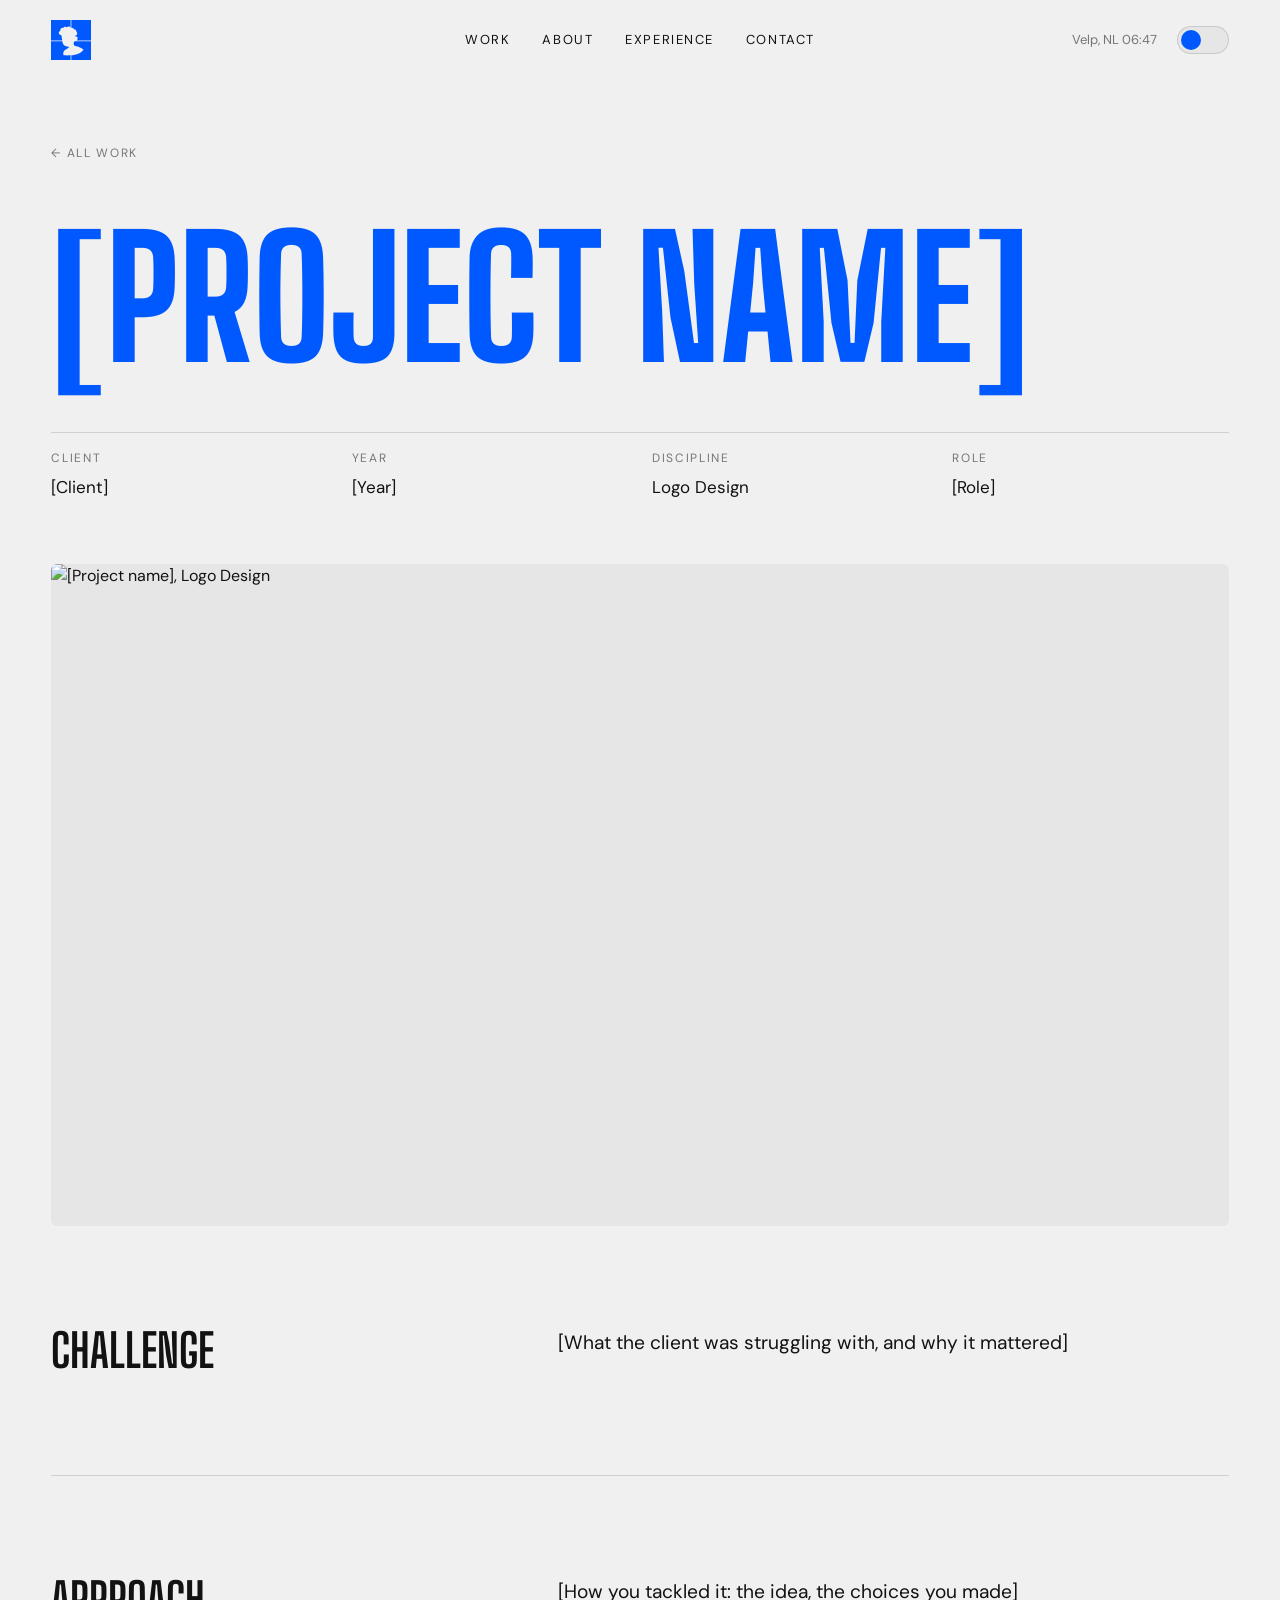
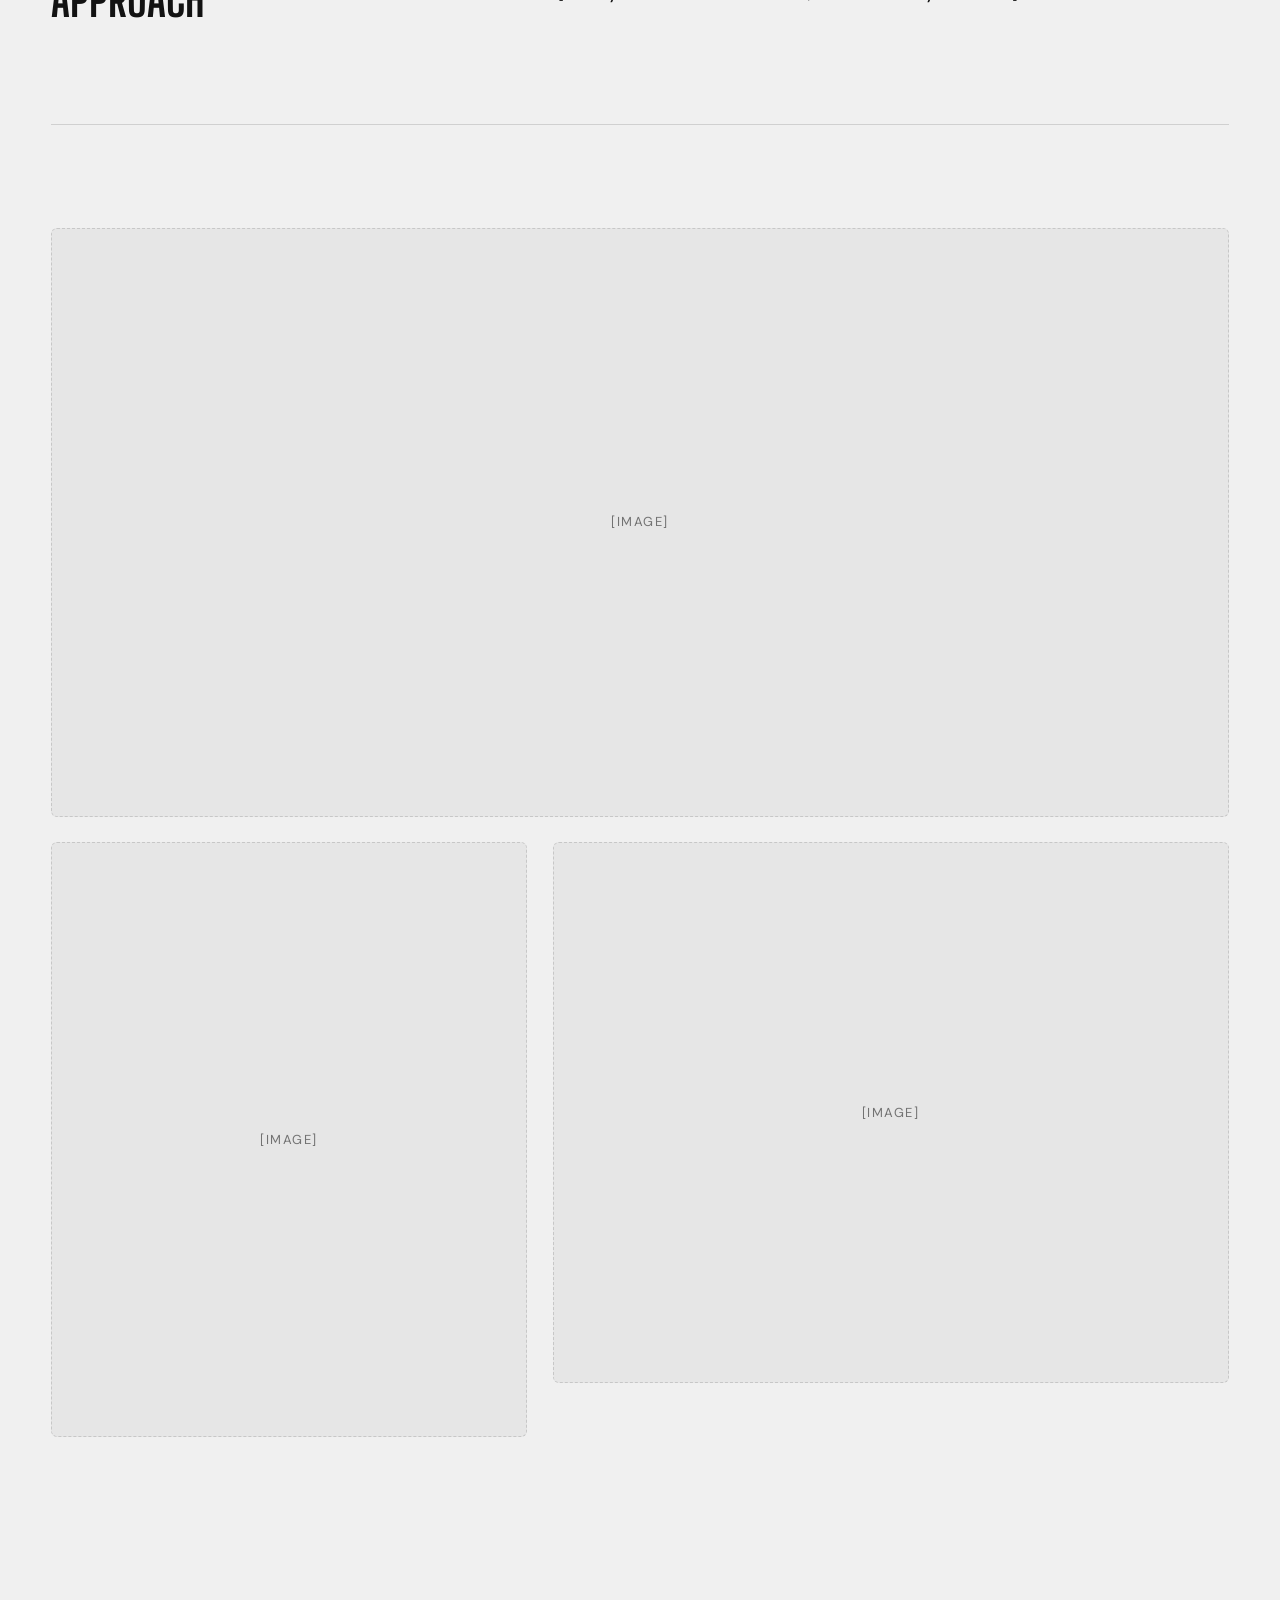
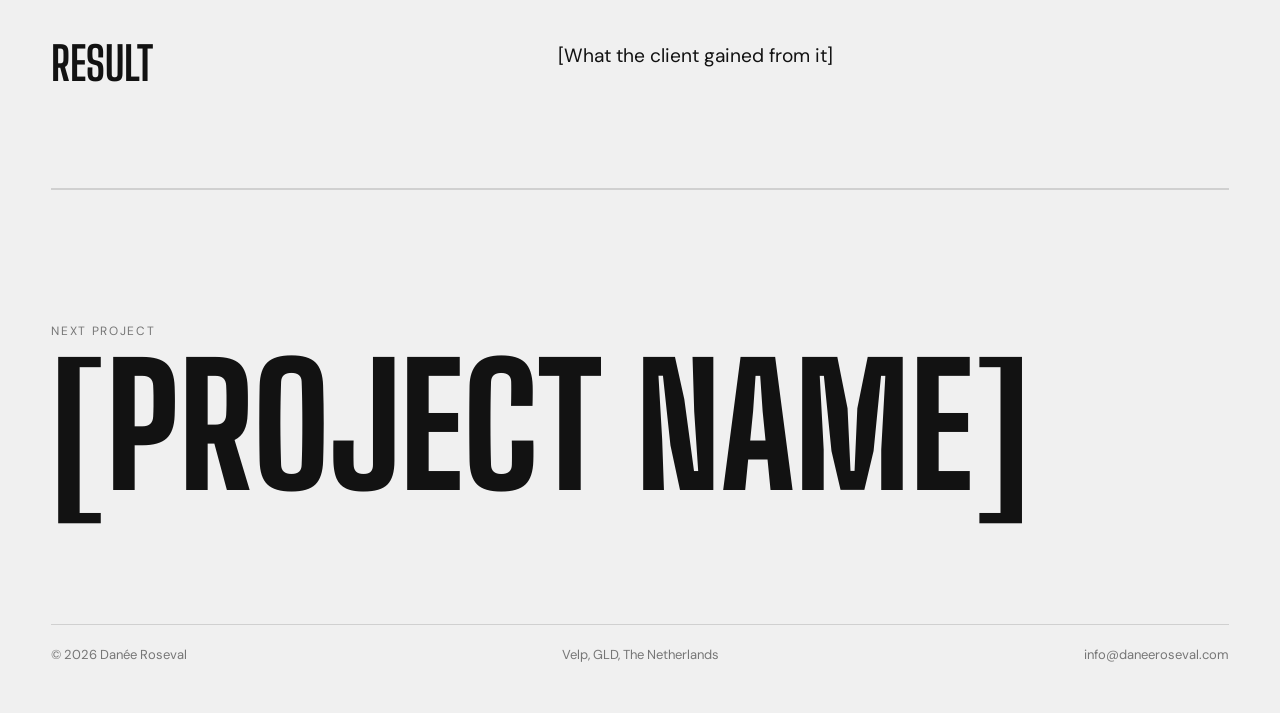
==== case.html @ 85dff6e5 "Eerste versie portfolio Co-Authored-By: Claude Opus 5.5 <noreply@anthropic.com>" ====
<!doctype html>
<html lang="en">
<head>
  <meta charset="utf-8">
  <meta name="viewport" content="width=device-width, initial-scale=1">
  <title>Case | Danée Roseval</title>
  <link rel="icon" href="assets/logo.svg" type="image/svg+xml">
  <link rel="preconnect" href="https://fonts.googleapis.com">
  <link rel="preconnect" href="https://fonts.gstatic.com" crossorigin>
  <link href="https://fonts.googleapis.com/css2?family=Big+Shoulders+Display:wght@600;700;800&family=DM+Sans:opsz,wght@9..40,400;9..40,500&display=swap" rel="stylesheet">
  <link rel="stylesheet" href="assets/styles.css">
  <script>try{var t=localStorage.getItem("theme");if(t)document.documentElement.dataset.theme=t}catch(e){}</script>
</head>
<body>
  <header class="site-header">
    <div class="wrap">
      <a class="logo" href="index.html" aria-label="Danée Roseval, home">
        <img src="assets/logo.svg" alt="" width="40" height="40">
      </a>
      <nav class="nav" aria-label="Main">
        <a href="index.html#work">Work</a>
        <a href="index.html#about">About</a>
        <a href="index.html#experience">Experience</a>
        <a href="index.html#contact">Contact</a>
      </nav>
      <div class="header-right">
        <span class="clock" aria-label="Local time in Velp"></span>
        <button class="theme-toggle" type="button" aria-label="Toggle dark mode"><span></span></button>
      </div>
    </div>
  </header>

  <main data-case>
    <section class="case-hero wrap">
      <a class="back label" href="index.html#work">← All work</a>
      <h1 class="case-h1" data-title>[Project name]</h1>

      <dl class="case-facts">
        <div><dt class="label">Client</dt><dd>[Client]</dd></div>
        <div><dt class="label">Year</dt><dd data-year>[Year]</dd></div>
        <div><dt class="label">Discipline</dt><dd data-tag>[Discipline]</dd></div>
        <div><dt class="label">Role</dt><dd>[Role]</dd></div>
      </dl>

      <div class="case-cover reveal"><img data-cover src="" alt=""></div>
    </section>

    <section class="wrap">
      <div class="case-block reveal">
        <h2>Challenge</h2>
        <p>[What the client was struggling with, and why it mattered]</p>
      </div>
      <div class="case-block reveal">
        <h2>Approach</h2>
        <p>[How you tackled it: the idea, the choices you made]</p>
      </div>

      <div class="case-gallery">
        <div class="ph reveal">[Image]</div>
        <div class="ph reveal">[Image]</div>
        <div class="ph reveal">[Image]</div>
      </div>

      <div class="case-block reveal">
        <h2>Result</h2>
        <p>[What the client gained from it]</p>
      </div>
    </section>

    <section class="wrap">
      <a class="next-case" data-next href="#">
        <span class="label">Next project</span>
        <span class="case-h1">[Project name]</span>
      </a>
      <footer class="site-footer" style="margin-top:0">
        <span>© <span data-year-now></span> Danée Roseval</span>
        <span>Velp, GLD, The Netherlands</span>
        <a href="mailto:info@daneeroseval.com">info@daneeroseval.com</a>
      </footer>
      <div style="height:48px"></div>
    </section>
  </main>

  <script src="assets/main.js"></script>
</body>
</html>
---- assets/styles.css ----
/* ---------- Tokens ---------- */
:root {
  --bg: #f0f0f0;
  --surface: #e6e6e6;
  --ink: #121212;
  --muted: rgba(18, 18, 18, 0.55);
  --line: rgba(18, 18, 18, 0.14);
  --blue: #0059ff;
  --on-blue: #f0f0f0;

  --display: "Big Shoulders Display", "Big Shoulders", "Arial Narrow", sans-serif;
  --text: "DM Sans", system-ui, sans-serif;

  --gutter: clamp(16px, 4vw, 56px);
  --ease: cubic-bezier(0.2, 0.7, 0.1, 1);
  color-scheme: light;
}

@media (prefers-color-scheme: dark) {
  :root:not([data-theme="light"]) {
    --bg: #0d0d0f;
    --surface: #18181b;
    --ink: #f0f0f0;
    --muted: rgba(240, 240, 240, 0.55);
    --line: rgba(240, 240, 240, 0.14);
    --blue: #3d7bff;
    --on-blue: #0d0d0f;
    color-scheme: dark;
  }
}
:root[data-theme="dark"] {
  --bg: #0d0d0f;
  --surface: #18181b;
  --ink: #f0f0f0;
  --muted: rgba(240, 240, 240, 0.55);
  --line: rgba(240, 240, 240, 0.14);
  --blue: #3d7bff;
  --on-blue: #0d0d0f;
  color-scheme: dark;
}

/* ---------- Base ---------- */
*, *::before, *::after { box-sizing: border-box; }
html { -webkit-text-size-adjust: 100%; scroll-behavior: smooth; }
body {
  margin: 0;
  background: var(--bg);
  color: var(--ink);
  font-family: var(--text);
  font-size: 16px;
  line-height: 1.55;
  -webkit-font-smoothing: antialiased;
  overflow-x: hidden;
  transition: background-color 0.4s var(--ease), color 0.4s var(--ease);
}
img { display: block; max-width: 100%; }
a { color: inherit; text-decoration: none; }
::selection { background: var(--blue); color: var(--on-blue); }

.wrap { padding-inline: var(--gutter); max-width: 1600px; margin-inline: auto; }

.label {
  font-size: 12px;
  letter-spacing: 0.14em;
  text-transform: uppercase;
  color: var(--muted);
}

/* ---------- Header ---------- */
.site-header {
  position: fixed;
  inset: 0 0 auto 0;
  z-index: 50;
  padding-block: 20px;
  transition: transform 0.5s var(--ease), background-color 0.4s var(--ease);
}
.site-header.is-scrolled {
  background: color-mix(in srgb, var(--bg) 82%, transparent);
  backdrop-filter: blur(14px);
  -webkit-backdrop-filter: blur(14px);
}
.site-header.is-hidden { transform: translateY(-100%); }
.site-header .wrap {
  display: grid;
  grid-template-columns: 1fr auto 1fr;
  align-items: center;
  gap: 24px;
}
.logo { display: inline-flex; width: 40px; height: 40px; color: var(--blue); }
.logo svg { width: 100%; height: 100%; }

.nav { display: flex; gap: 32px; }
.nav a {
  position: relative;
  font-size: 13px;
  letter-spacing: 0.12em;
  text-transform: uppercase;
}
.nav a::after {
  content: "";
  position: absolute;
  left: 0; right: 0; bottom: -4px;
  height: 1px;
  background: currentColor;
  transform: scaleX(0);
  transform-origin: right;
  transition: transform 0.45s var(--ease);
}
.nav a:hover::after { transform: scaleX(1); transform-origin: left; }

.header-right { display: flex; justify-content: flex-end; align-items: center; gap: 20px; }
.clock { font-size: 13px; color: var(--muted); font-variant-numeric: tabular-nums; }

.theme-toggle {
  width: 52px; height: 28px;
  border-radius: 999px;
  border: 1px solid var(--line);
  background: var(--surface);
  padding: 3px;
  cursor: pointer;
  position: relative;
}
.theme-toggle span {
  display: block;
  width: 20px; height: 20px;
  border-radius: 50%;
  background: var(--blue);
  transition: transform 0.45s var(--ease);
}
:root[data-theme="dark"] .theme-toggle span { transform: translateX(24px); }
@media (prefers-color-scheme: dark) {
  :root:not([data-theme="light"]) .theme-toggle span { transform: translateX(24px); }
}

/* ---------- Hero ---------- */
.hero {
  min-height: 100svh;
  display: flex;
  flex-direction: column;
  justify-content: flex-end;
  padding-top: 120px;
  padding-bottom: 40px;
}
.hero-meta {
  display: grid;
  grid-template-columns: repeat(3, 1fr);
  border-top: 1px solid var(--line);
  padding-top: 16px;
  margin-bottom: clamp(16px, 3vw, 40px);
}
.hero-meta > :nth-child(2) { text-align: center; }
.hero-meta > :nth-child(3) { text-align: right; }

.hero-name {
  position: relative;
  margin: 0;
  font-family: var(--display);
  font-weight: 800;
  font-size: clamp(88px, min(27vw, 35svh), 460px);
  line-height: 0.86;
  letter-spacing: -0.01em;
  text-transform: uppercase;
  color: var(--blue);
}
.hero-name .line { display: block; overflow: hidden; }
.hero-name .line:first-child { padding-top: 0.16em; }
.hero-name .line:nth-child(2) { text-align: right; margin-top: -0.04em; }
.hero-name .line span {
  display: inline-block;
  transform: translateY(105%);
  transition: transform 1.2s var(--ease);
}
.is-loaded .hero-name .line span { transform: none; }
.is-loaded .hero-name .line:nth-child(2) span { transition-delay: 0.12s; }

.hero-portrait {
  position: absolute;
  left: 50%;
  top: 50%;
  width: clamp(110px, 15vw, 240px);
  aspect-ratio: 4 / 5;
  border-radius: 999px;
  overflow: hidden;
  transform: translate(-50%, -50%) scale(0.6);
  opacity: 0;
  transition: transform 1.2s var(--ease) 0.35s, opacity 0.8s var(--ease) 0.35s;
  z-index: 2;
}
.is-loaded .hero-portrait { transform: translate(-50%, -50%) scale(1); opacity: 1; }
.hero-portrait img { width: 100%; height: 100%; object-fit: cover; }

.hero-foot {
  display: grid;
  grid-template-columns: 1fr 1fr;
  align-items: end;
  gap: 24px;
  margin-top: clamp(24px, 4vw, 56px);
}
.hero-intro { max-width: 34ch; font-size: clamp(18px, 1.6vw, 24px); line-height: 1.35; margin: 0; }
.scroll-cue { justify-self: end; display: flex; align-items: center; gap: 12px; }
.scroll-cue i {
  display: block;
  width: 1px; height: 48px;
  background: var(--line);
  position: relative;
  overflow: hidden;
}
.scroll-cue i::after {
  content: "";
  position: absolute;
  inset: 0;
  background: var(--blue);
  animation: cue 2.2s var(--ease) infinite;
}
@keyframes cue { 0% { transform: translateY(-100%); } 60%, 100% { transform: translateY(100%); } }

/* ---------- Sections ---------- */
.section { padding-block: clamp(80px, 12vw, 180px); }
.section-head {
  display: grid;
  grid-template-columns: auto 1fr auto;
  align-items: baseline;
  gap: 24px;
  margin-bottom: clamp(40px, 6vw, 88px);
}
.section-title {
  margin: 0;
  font-family: var(--display);
  font-weight: 800;
  font-size: clamp(48px, 7vw, 112px);
  line-height: 0.9;
  text-transform: uppercase;
}
.section-head .rule { height: 1px; background: var(--line); align-self: center; }
.section-index { font-family: var(--display); font-weight: 600; font-size: 20px; color: var(--blue); }

/* ---------- Work ---------- */
.work-grid {
  display: grid;
  grid-template-columns: repeat(12, 1fr);
  column-gap: clamp(16px, 2vw, 32px);
  row-gap: clamp(56px, 8vw, 120px);
}
.case:nth-child(1) { grid-column: 1 / span 7; }
.case:nth-child(2) { grid-column: 9 / span 4; margin-top: 30%; }
.case:nth-child(3) { grid-column: 2 / span 5; }
.case:nth-child(4) { grid-column: 7 / span 6; margin-top: 12%; }

.case-media {
  position: relative;
  overflow: hidden;
  border-radius: 6px;
  background: var(--surface);
  aspect-ratio: 4 / 3;
}
.case:nth-child(2) .case-media { aspect-ratio: 4 / 5; }
.case:nth-child(3) .case-media { aspect-ratio: 1 / 1; }
.case-media img {
  width: 100%; height: 100%;
  object-fit: cover;
  transform: scale(1.04);
  transition: transform 1.1s var(--ease);
}
.case:hover .case-media img { transform: scale(1); }
.case-media::after {
  content: "View case";
  position: absolute;
  left: 50%; top: 50%;
  padding: 14px 22px;
  border-radius: 999px;
  background: var(--blue);
  color: var(--on-blue);
  font-size: 13px;
  letter-spacing: 0.1em;
  text-transform: uppercase;
  transform: translate(-50%, -50%) scale(0.8);
  opacity: 0;
  transition: transform 0.5s var(--ease), opacity 0.3s var(--ease);
}
.case:hover .case-media::after { transform: translate(-50%, -50%) scale(1); opacity: 1; }

.case-meta {
  display: grid;
  grid-template-columns: auto 1fr auto;
  gap: 16px;
  align-items: baseline;
  padding-top: 16px;
  border-top: 1px solid var(--line);
  margin-top: 16px;
}
.case-num { font-family: var(--display); font-weight: 600; color: var(--blue); }
.case-title { font-family: var(--display); font-weight: 700; font-size: clamp(24px, 2.2vw, 34px); line-height: 1; text-transform: uppercase; }
.case-tag { font-size: 13px; color: var(--muted); }

/* ---------- Marquee ---------- */
.marquee {
  border-block: 1px solid var(--line);
  overflow: hidden;
  padding-block: clamp(16px, 2vw, 28px);
}
.marquee-track {
  display: flex;
  width: max-content;
  animation: marquee 38s linear infinite;
}
.marquee:hover .marquee-track { animation-play-state: paused; }
.marquee-item {
  display: flex;
  align-items: center;
  gap: clamp(24px, 3vw, 48px);
  padding-right: clamp(24px, 3vw, 48px);
  font-family: var(--display);
  font-weight: 800;
  font-size: clamp(48px, 8vw, 128px);
  line-height: 1;
  text-transform: uppercase;
  white-space: nowrap;
}
.marquee-item:nth-child(even) { color: transparent; -webkit-text-stroke: 1.5px var(--ink); }
.marquee-item svg { width: 0.42em; height: 0.42em; color: var(--blue); flex: none; }
@keyframes marquee { to { transform: translateX(-50%); } }

/* ---------- About ---------- */
.about-grid {
  display: grid;
  grid-template-columns: repeat(12, 1fr);
  gap: clamp(24px, 3vw, 48px);
}
.about-lead {
  grid-column: 1 / span 8;
  margin: 0;
  font-size: clamp(28px, 3.6vw, 56px);
  line-height: 1.12;
  letter-spacing: -0.015em;
  font-weight: 400;
}
.about-lead em { font-style: normal; color: var(--blue); }
.about-body { grid-column: 8 / span 5; margin: clamp(24px, 4vw, 64px) 0 0; color: var(--muted); font-size: 17px; }

/* ---------- Lists (experience / education) ---------- */
.rows { border-top: 1px solid var(--line); }
.row {
  display: grid;
  grid-template-columns: 2fr 3fr 4fr;
  gap: clamp(16px, 3vw, 48px);
  padding-block: clamp(24px, 3vw, 40px);
  border-bottom: 1px solid var(--line);
  position: relative;
}
.row::before {
  content: "";
  position: absolute;
  left: 0; top: -1px;
  height: 1px; width: 100%;
  background: var(--blue);
  transform: scaleX(0);
  transform-origin: left;
  transition: transform 0.7s var(--ease);
}
.row:hover::before { transform: scaleX(1); }
.row-years { font-variant-numeric: tabular-nums; color: var(--muted); }
.row-role {
  margin: 0;
  font-family: var(--display);
  font-weight: 700;
  font-size: clamp(26px, 2.6vw, 40px);
  line-height: 1;
  text-transform: uppercase;
}
.row-org { display: block; margin-top: 10px; font-family: var(--text); font-weight: 400; font-size: 15px; line-height: 1.4; text-transform: none; color: var(--muted); }
.row-desc { margin: 0; color: var(--muted); max-width: 56ch; }

.sub-head { margin: clamp(80px, 10vw, 140px) 0 clamp(24px, 3vw, 40px); }

/* ---------- Contact ---------- */
.contact { padding-bottom: 48px; }
.contact-intro { max-width: 36ch; font-size: clamp(18px, 1.6vw, 24px); line-height: 1.35; margin: 0 0 clamp(32px, 5vw, 64px); }
.contact-mail {
  display: inline-block;
  font-family: var(--display);
  font-weight: 800;
  font-size: clamp(40px, 9.4vw, 168px);
  line-height: 0.9;
  text-transform: uppercase;
  color: var(--blue);
  word-break: break-all;
  background: linear-gradient(currentColor, currentColor) 0 100% / 0 4px no-repeat;
  transition: background-size 0.7s var(--ease);
  padding-bottom: 6px;
}
.contact-mail:hover { background-size: 100% 4px; }

.site-footer {
  display: grid;
  grid-template-columns: repeat(3, 1fr);
  gap: 16px;
  margin-top: clamp(64px, 10vw, 140px);
  padding-top: 20px;
  border-top: 1px solid var(--line);
  font-size: 13px;
  color: var(--muted);
}
.site-footer > :nth-child(2) { text-align: center; }
.site-footer > :nth-child(3) { text-align: right; }
.site-footer a:hover { color: var(--ink); }

/* ---------- Case page ---------- */
.case-hero { padding-top: 140px; }
.back { display: inline-flex; gap: 10px; align-items: center; margin-bottom: clamp(32px, 5vw, 64px); }
.back:hover { color: var(--blue); }
.case-h1 {
  margin: 0;
  font-family: var(--display);
  font-weight: 800;
  font-size: clamp(64px, 13vw, 220px);
  line-height: 0.85;
  text-transform: uppercase;
  color: var(--blue);
}
.case-facts {
  display: grid;
  grid-template-columns: repeat(4, 1fr);
  gap: 24px;
  margin-block: clamp(32px, 5vw, 64px);
  padding-top: 16px;
  border-top: 1px solid var(--line);
}
.case-facts dd { margin: 6px 0 0; font-size: 17px; }
.case-cover { border-radius: 6px; overflow: hidden; aspect-ratio: 16 / 9; background: var(--surface); }
.case-cover img { width: 100%; height: 100%; object-fit: cover; }

.case-block {
  display: grid;
  grid-template-columns: repeat(12, 1fr);
  gap: clamp(24px, 3vw, 48px);
  padding-block: clamp(56px, 8vw, 120px);
  border-bottom: 1px solid var(--line);
}
.case-block h2 {
  grid-column: 1 / span 4;
  margin: 0;
  font-family: var(--display);
  font-weight: 700;
  font-size: clamp(32px, 3.6vw, 56px);
  line-height: 0.95;
  text-transform: uppercase;
}
.case-block p { grid-column: 6 / span 7; margin: 0; font-size: clamp(18px, 1.5vw, 22px); line-height: 1.5; }

.ph {
  display: grid;
  place-items: center;
  border-radius: 6px;
  background: var(--surface);
  border: 1px dashed var(--line);
  color: var(--muted);
  font-size: 13px;
  letter-spacing: 0.12em;
  text-transform: uppercase;
}
.case-gallery {
  display: grid;
  grid-template-columns: repeat(12, 1fr);
  gap: clamp(16px, 2vw, 32px);
  padding-block: clamp(56px, 8vw, 120px);
}
.case-gallery .ph:nth-child(1) { grid-column: span 12; aspect-ratio: 16 / 8; }
.case-gallery .ph:nth-child(2) { grid-column: span 5; aspect-ratio: 4 / 5; }
.case-gallery .ph:nth-child(3) { grid-column: span 7; aspect-ratio: 7 / 5.6; }

.next-case .case-h1 { display: block; margin-top: 12px; }
.next-case { display: block; padding-block: clamp(64px, 10vw, 140px); border-top: 1px solid var(--line); }
.next-case .case-h1 { color: var(--ink); transition: color 0.4s var(--ease); }
.next-case:hover .case-h1 { color: var(--blue); }

/* ---------- Reveal ---------- */
.reveal { opacity: 0; transform: translateY(40px); transition: opacity 1s var(--ease), transform 1.1s var(--ease); }
.reveal.is-in { opacity: 1; transform: none; }

/* ---------- Responsive ---------- */
@media (max-width: 900px) {
  .nav { display: none; }
  .site-header .wrap { grid-template-columns: auto 1fr; }
  .site-header .wrap > .nav { display: none; }
  .clock { display: none; }
  .hero { min-height: auto; padding-top: 112px; }
  .hero-name { font-size: 30vw; }
  .hero-portrait { width: 30vw; }
  .hero-meta { grid-template-columns: 1fr 1fr; }
  .hero-meta > :nth-child(2) { display: none; }
  .hero-foot { grid-template-columns: 1fr; }
  .scroll-cue { display: none; }
  .case:nth-child(n) { grid-column: 1 / -1; margin-top: 0; }
  .case:nth-child(n) .case-media { aspect-ratio: 4 / 3; }
  .about-lead, .about-body { grid-column: 1 / -1; margin-top: 0; }
  .row { grid-template-columns: 1fr; gap: 10px; }
  .case-facts { grid-template-columns: 1fr 1fr; }
  .case-block h2, .case-block p { grid-column: 1 / -1; }
  .case-gallery .ph:nth-child(n) { grid-column: 1 / -1; aspect-ratio: 4 / 3; }
  .site-footer { grid-template-columns: 1fr 1fr; }
  .site-footer > :nth-child(2) { display: none; }
}

@media (prefers-reduced-motion: reduce) {
  *, *::before, *::after { animation: none !important; transition-duration: 0.01ms !important; }
  .reveal { opacity: 1; transform: none; }
  .hero-name .line span { transform: none; }
  .hero-portrait { opacity: 1; transform: translate(-50%, -50%); }
}
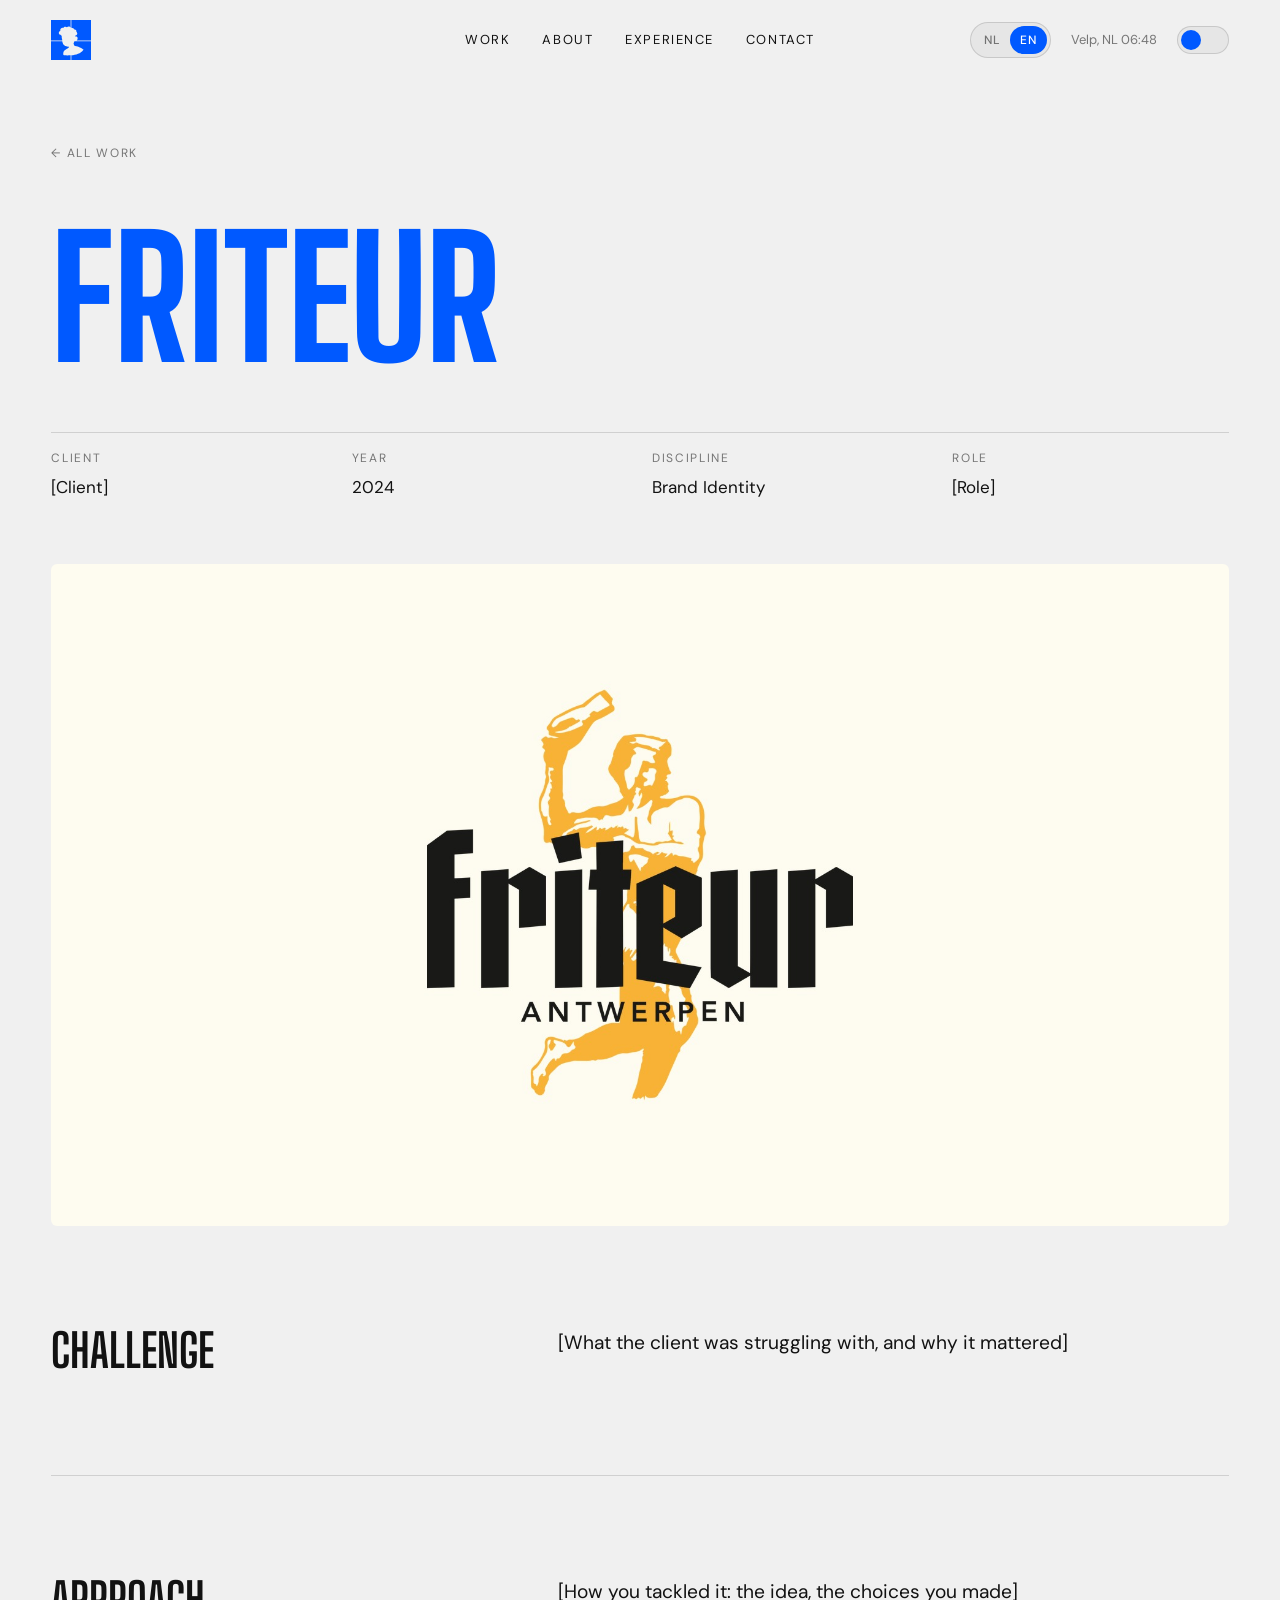
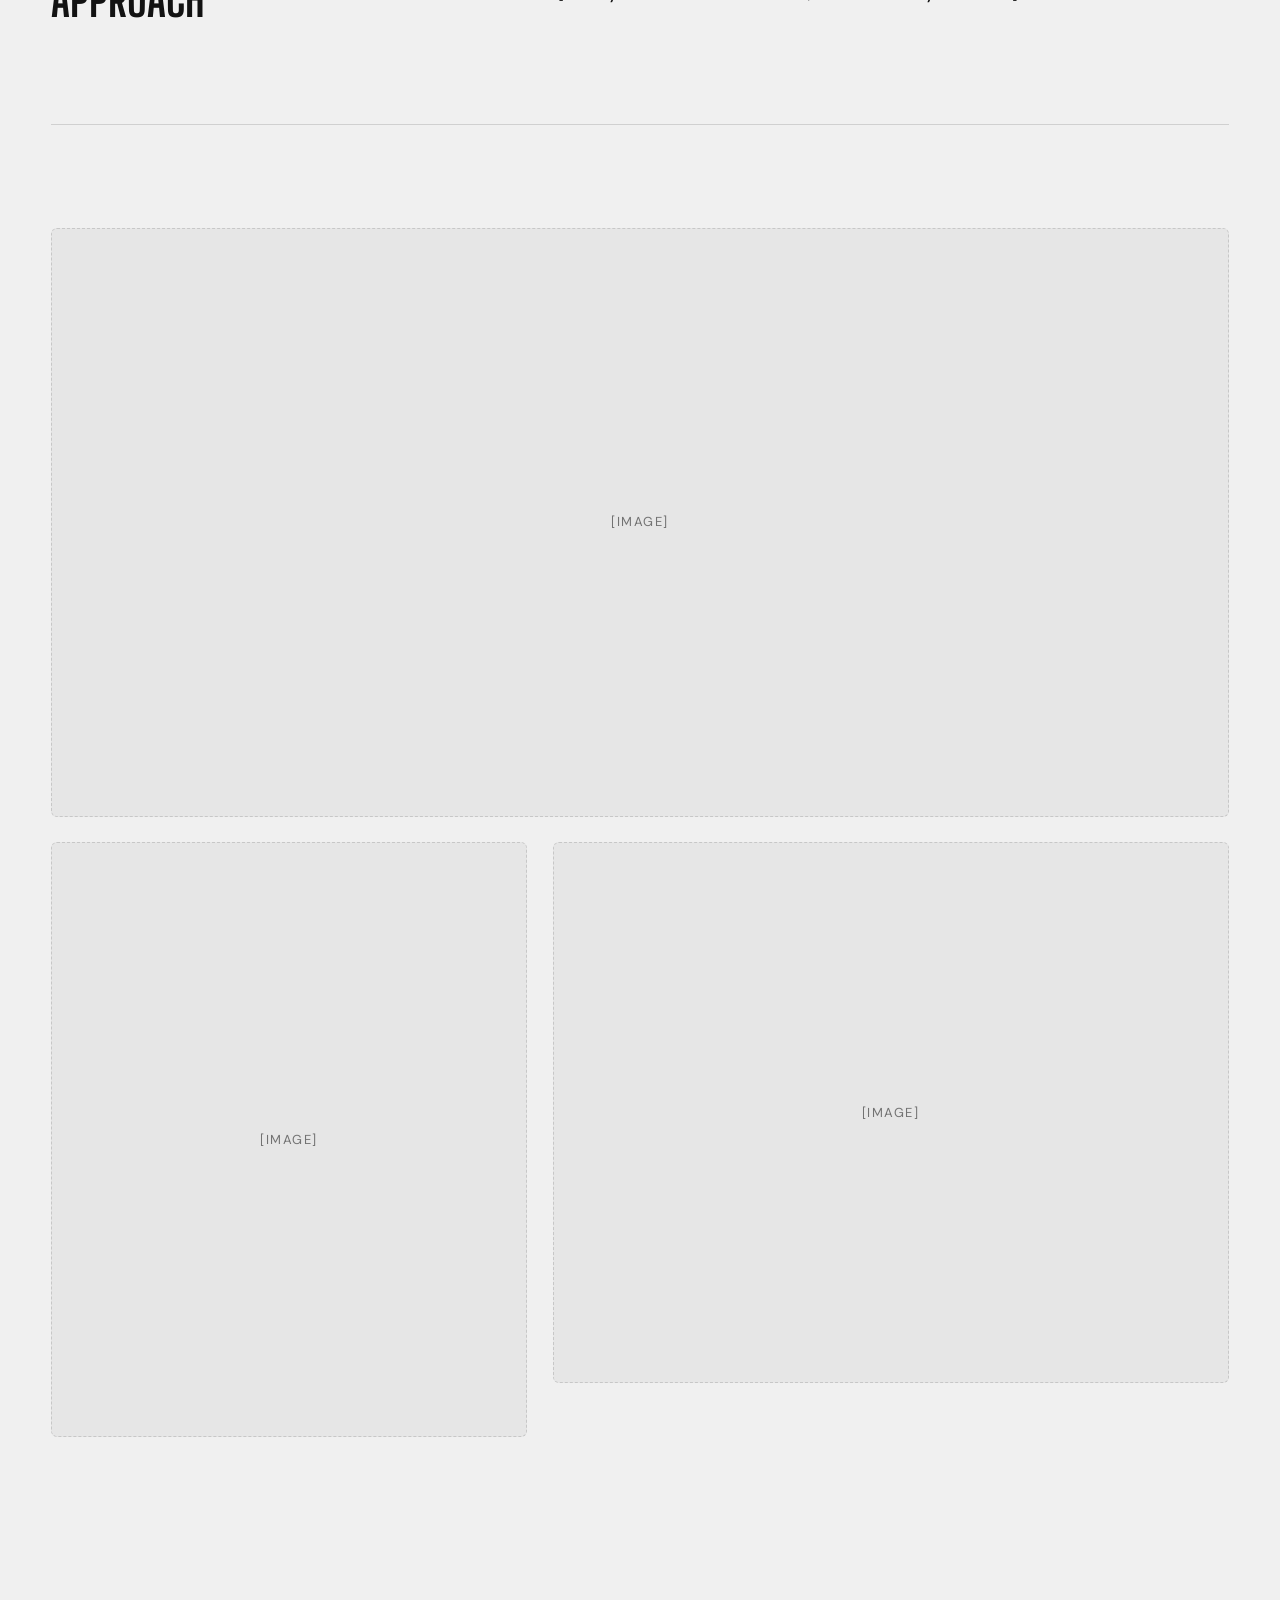
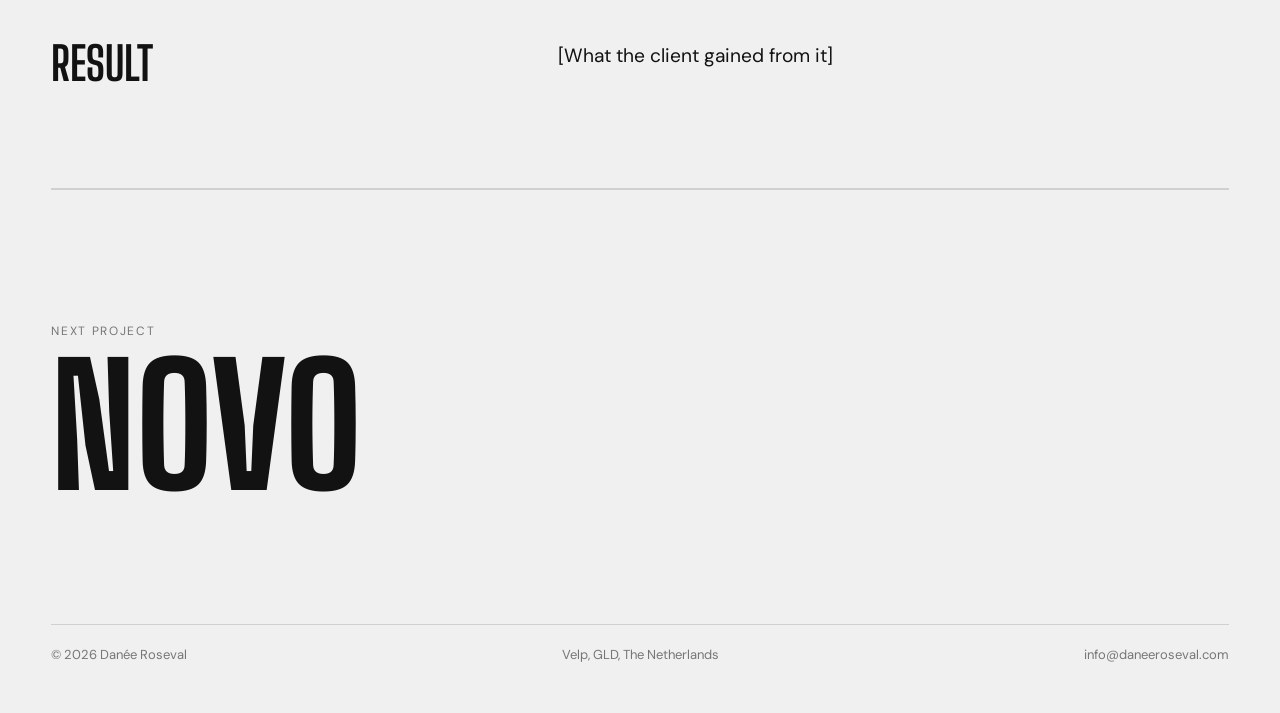
==== commit cd9cddf2: "yes" ====
--- a/case.html
+++ b/case.html
@@ -14,32 +14,33 @@
 <body>
   <header class="site-header">
     <div class="wrap">
-      <a class="logo" href="index.html" aria-label="Danée Roseval, home">
+      <a class="logo" href="index.html" data-i18n-attr="aria-label:aria.home" aria-label="Danée Roseval, home">
         <img src="assets/logo.svg" alt="" width="40" height="40">
       </a>
       <nav class="nav" aria-label="Main">
-        <a href="index.html#work">Work</a>
-        <a href="index.html#about">About</a>
-        <a href="index.html#experience">Experience</a>
-        <a href="index.html#contact">Contact</a>
+        <a href="index.html#work" data-i18n="nav.work">Work</a>
+        <a href="index.html#about" data-i18n="nav.about">About</a>
+        <a href="index.html#experience" data-i18n="nav.experience">Experience</a>
+        <a href="index.html#contact" data-i18n="nav.contact">Contact</a>
       </nav>
       <div class="header-right">
-        <span class="clock" aria-label="Local time in Velp"></span>
-        <button class="theme-toggle" type="button" aria-label="Toggle dark mode"><span></span></button>
+        <div class="lang" role="group" aria-label="Language"><button type="button" data-lang="nl">NL</button><button type="button" data-lang="en">EN</button></div>
+        <span class="clock" data-i18n-attr="aria-label:aria.clock" aria-label="Local time in Velp"></span>
+        <button class="theme-toggle" type="button" data-i18n-attr="aria-label:aria.theme" aria-label="Toggle dark mode"><span></span></button>
       </div>
     </div>
   </header>
 
   <main data-case>
     <section class="case-hero wrap">
-      <a class="back label" href="index.html#work">← All work</a>
+      <a class="back label" href="index.html#work" data-i18n="back.all">← All work</a>
       <h1 class="case-h1" data-title>[Project name]</h1>
 
       <dl class="case-facts">
-        <div><dt class="label">Client</dt><dd>[Client]</dd></div>
-        <div><dt class="label">Year</dt><dd data-year>[Year]</dd></div>
-        <div><dt class="label">Discipline</dt><dd data-tag>[Discipline]</dd></div>
-        <div><dt class="label">Role</dt><dd>[Role]</dd></div>
+        <div><dt class="label" data-i18n="case.client">Client</dt><dd data-i18n="case.ph.client">[Client]</dd></div>
+        <div><dt class="label" data-i18n="case.year">Year</dt><dd data-year>[Year]</dd></div>
+        <div><dt class="label" data-i18n="case.discipline">Discipline</dt><dd data-tag>[Discipline]</dd></div>
+        <div><dt class="label" data-i18n="case.role">Role</dt><dd data-i18n="case.ph.role">[Role]</dd></div>
       </dl>
 
       <div class="case-cover reveal"><img data-cover src="" alt=""></div>
@@ -47,40 +48,41 @@
 
     <section class="wrap">
       <div class="case-block reveal">
-        <h2>Challenge</h2>
-        <p>[What the client was struggling with, and why it mattered]</p>
+        <h2 data-i18n="case.challenge">Challenge</h2>
+        <p data-i18n="case.ph.challenge">[What the client was struggling with, and why it mattered]</p>
       </div>
       <div class="case-block reveal">
-        <h2>Approach</h2>
-        <p>[How you tackled it: the idea, the choices you made]</p>
+        <h2 data-i18n="case.approach">Approach</h2>
+        <p data-i18n="case.ph.approach">[How you tackled it: the idea, the choices you made]</p>
       </div>
 
       <div class="case-gallery">
-        <div class="ph reveal">[Image]</div>
-        <div class="ph reveal">[Image]</div>
-        <div class="ph reveal">[Image]</div>
+        <div class="ph reveal" data-i18n="case.ph.image">[Image]</div>
+        <div class="ph reveal" data-i18n="case.ph.image">[Image]</div>
+        <div class="ph reveal" data-i18n="case.ph.image">[Image]</div>
       </div>
 
       <div class="case-block reveal">
-        <h2>Result</h2>
-        <p>[What the client gained from it]</p>
+        <h2 data-i18n="case.result">Result</h2>
+        <p data-i18n="case.ph.result">[What the client gained from it]</p>
       </div>
     </section>
 
     <section class="wrap">
       <a class="next-case" data-next href="#">
-        <span class="label">Next project</span>
+        <span class="label" data-i18n="case.next">Next project</span>
         <span class="case-h1">[Project name]</span>
       </a>
       <footer class="site-footer" style="margin-top:0">
         <span>© <span data-year-now></span> Danée Roseval</span>
-        <span>Velp, GLD, The Netherlands</span>
+        <span data-i18n="footer.place">Velp, GLD, The Netherlands</span>
         <a href="mailto:info@daneeroseval.com">info@daneeroseval.com</a>
       </footer>
       <div style="height:48px"></div>
     </section>
   </main>
 
-  <script src="assets/main.js"></script>
+  <script src="assets/i18n.js"></script>
+<script src="assets/main.js"></script>
 </body>
 </html>
--- a/assets/styles.css
+++ b/assets/styles.css
@@ -245,6 +245,7 @@
 .case:nth-child(2) { grid-column: 9 / span 4; margin-top: 30%; }
 .case:nth-child(3) { grid-column: 2 / span 5; }
 .case:nth-child(4) { grid-column: 7 / span 6; margin-top: 12%; }
+.case:nth-child(5) { grid-column: 3 / span 7; }
 
 .case-media {
   position: relative;
@@ -255,29 +256,28 @@
 }
 .case:nth-child(2) .case-media { aspect-ratio: 4 / 5; }
 .case:nth-child(3) .case-media { aspect-ratio: 1 / 1; }
-.case-media img {
+.case-media img, .case-media video {
   width: 100%; height: 100%;
   object-fit: cover;
   transform: scale(1.04);
   transition: transform 1.1s var(--ease);
 }
-.case:hover .case-media img { transform: scale(1); }
-.case-media::after {
-  content: "View case";
+.case:hover .case-media img, .case:hover .case-media video { transform: scale(1); }
+.case-media video { width: 100%; height: 100%; object-fit: cover; display: block; }
+.case-arrow {
   position: absolute;
-  left: 50%; top: 50%;
-  padding: 14px 22px;
-  border-radius: 999px;
+  right: 16px; bottom: 16px;
+  width: 56px; height: 56px;
+  display: grid; place-items: center;
+  border-radius: 50%;
   background: var(--blue);
-  color: var(--on-blue);
-  font-size: 13px;
-  letter-spacing: 0.1em;
-  text-transform: uppercase;
-  transform: translate(-50%, -50%) scale(0.8);
+  color: #fff;
+  font-size: 22px;
+  transform: scale(0.4) rotate(-45deg);
   opacity: 0;
-  transition: transform 0.5s var(--ease), opacity 0.3s var(--ease);
-}
-.case:hover .case-media::after { transform: translate(-50%, -50%) scale(1); opacity: 1; }
+  transition: transform 0.55s var(--ease), opacity 0.3s var(--ease);
+}
+.case:hover .case-arrow { transform: none; opacity: 1; }
 
 .case-meta {
   display: grid;
@@ -507,3 +507,218 @@
   .hero-name .line span { transform: none; }
   .hero-portrait { opacity: 1; transform: translate(-50%, -50%); }
 }
+
+/* =========================================================
+   Case page v2 (Friteur)
+   ========================================================= */
+.fr { --fr-yellow: #f8b235; --fr-black: #191918; --fr-cream: #fefcf0; }
+
+.cs-hero { padding-top: 120px; }
+.cs-back {
+  display: inline-grid; place-items: center;
+  width: 56px; height: 56px;
+  border-radius: 50%;
+  border: 1px solid var(--line);
+  font-size: 22px;
+  margin-bottom: clamp(24px, 4vw, 48px);
+  transition: background-color 0.3s var(--ease), color 0.3s var(--ease), transform 0.4s var(--ease);
+}
+.cs-back:hover { background: var(--blue); color: #fff; transform: translateX(-4px); }
+.cs-title {
+  margin: 0;
+  font-family: var(--display);
+  font-weight: 800;
+  font-size: clamp(96px, 22vw, 380px);
+  line-height: 0.8;
+  text-transform: uppercase;
+  color: var(--blue);
+  overflow: hidden;
+}
+.cs-title span { display: inline-block; transform: translateY(105%); transition: transform 1.2s var(--ease); }
+.is-loaded .cs-title span { transform: none; }
+.cs-sub {
+  display: flex; justify-content: space-between; align-items: center; gap: 24px;
+  margin: clamp(20px, 3vw, 36px) 0 clamp(24px, 4vw, 48px);
+}
+.cs-sub .label i { display: inline-block; width: 18px; height: 28px; border: 1px solid currentColor; border-radius: 10px; vertical-align: middle; margin-right: 10px; position: relative; }
+.cs-sub .label i::after { content: ""; position: absolute; left: 50%; top: 6px; width: 2px; height: 6px; margin-left: -1px; background: currentColor; border-radius: 2px; animation: wheel 1.8s var(--ease) infinite; }
+@keyframes wheel { 0% { transform: translateY(0); opacity: 1; } 100% { transform: translateY(9px); opacity: 0; } }
+
+.cs-media { border-radius: 16px; overflow: hidden; background: var(--fr-cream, #fefcf0); }
+.cs-media video, .cs-media img { display: block; width: 100%; height: 100%; object-fit: cover; }
+.cs-hero-media { aspect-ratio: 16 / 9; }
+
+.dot-label { display: inline-flex; align-items: center; gap: 10px; }
+.dot-label::before { content: ""; width: 8px; height: 8px; border-radius: 50%; background: var(--blue); }
+
+.cs-overview { display: grid; grid-template-columns: repeat(12, 1fr); gap: clamp(24px, 3vw, 48px); align-items: start; }
+.cs-overview .dot-label { grid-column: 1 / -1; }
+.cs-lead {
+  grid-column: 1 / span 7;
+  margin: 0;
+  font-size: clamp(26px, 3vw, 46px);
+  line-height: 1.15;
+  letter-spacing: -0.015em;
+}
+.cs-lead em { font-style: normal; color: var(--blue); }
+.cs-facts { grid-column: 8 / span 5; display: grid; grid-template-columns: 1fr 1fr; gap: 12px; margin: 0; }
+.cs-fact { background: var(--surface); border-radius: 14px; padding: 20px 22px 22px; min-height: 120px; display: flex; flex-direction: column; justify-content: space-between; }
+.cs-fact dt { font-size: 11px; letter-spacing: 0.14em; text-transform: uppercase; color: var(--muted); }
+.cs-fact dd { margin: 16px 0 0; font-family: var(--display); font-weight: 700; font-size: 26px; line-height: 1; text-transform: uppercase; }
+
+.cs-story { display: grid; grid-template-columns: repeat(12, 1fr); gap: clamp(24px, 3vw, 48px); border-top: 1px solid var(--line); padding-top: clamp(40px, 5vw, 72px); }
+.cs-story + .cs-story { margin-top: clamp(40px, 5vw, 72px); }
+.cs-story h2 { grid-column: 1 / span 4; margin: 0; display: flex; gap: 14px; align-items: center; font-family: var(--display); font-weight: 800; font-size: clamp(40px, 4.4vw, 72px); line-height: 0.9; text-transform: uppercase; }
+.cs-story h2 svg { width: 0.5em; height: 0.5em; color: var(--blue); flex: none; }
+.cs-story p { grid-column: 6 / span 7; margin: 0; font-size: clamp(19px, 1.6vw, 24px); line-height: 1.5; }
+
+/* bento */
+.bento { display: grid; grid-template-columns: repeat(12, 1fr); grid-auto-rows: clamp(120px, 11vw, 190px); gap: clamp(12px, 1.4vw, 20px); }
+.bento > * { border-radius: 16px; overflow: hidden; background: var(--surface); position: relative; }
+.bento img, .bento video { width: 100%; height: 100%; object-fit: cover; display: block; transition: transform 1.2s var(--ease); }
+.bento > *:hover img { transform: scale(1.035); }
+.b-a { grid-column: span 7; grid-row: span 4; }
+.b-b { grid-column: span 5; grid-row: span 4; }
+.b-c { grid-column: span 4; grid-row: span 3; }
+.b-d { grid-column: span 8; grid-row: span 3; }
+.b-e { grid-column: span 12; grid-row: span 4; }
+.b-f { grid-column: span 6; grid-row: span 4; }
+.b-g { grid-column: span 6; grid-row: span 4; }
+.bento figcaption {
+  position: absolute; left: 14px; bottom: 14px;
+  padding: 8px 14px; border-radius: 999px;
+  background: rgba(18, 18, 18, 0.72); color: #fefcf0;
+  font-size: 12px; letter-spacing: 0.08em; text-transform: uppercase;
+  backdrop-filter: blur(8px); -webkit-backdrop-filter: blur(8px);
+}
+
+/* Friteur-coloured name band */
+.fr-band { background: var(--fr-yellow); color: var(--fr-black); overflow: hidden; padding-block: clamp(14px, 2vw, 24px); transform: rotate(-2deg); margin-inline: -3vw; }
+.fr-band + .fr-band { background: var(--fr-black); color: var(--fr-cream); transform: rotate(1.5deg); margin-top: -10px; }
+.fr-track { display: flex; width: max-content; animation: marquee 22s linear infinite; }
+.fr-band + .fr-band .fr-track { animation-direction: reverse; }
+.fr-word { display: flex; align-items: center; gap: clamp(24px, 3vw, 48px); padding-right: clamp(24px, 3vw, 48px); font-family: var(--display); font-weight: 800; font-size: clamp(56px, 9vw, 150px); line-height: 1; text-transform: uppercase; white-space: nowrap; }
+.fr-word img { height: 0.8em; width: auto; }
+
+/* poster rail */
+.rail-head { display: flex; justify-content: space-between; align-items: end; gap: 24px; margin-bottom: clamp(24px, 3vw, 40px); }
+.rail-head h2 { margin: 0; font-family: var(--display); font-weight: 800; font-size: clamp(48px, 6vw, 96px); line-height: 0.9; text-transform: uppercase; }
+.rail {
+  display: flex; gap: clamp(12px, 1.4vw, 20px);
+  overflow-x: auto; scroll-snap-type: x mandatory;
+  padding-inline: var(--gutter); padding-bottom: 8px;
+  cursor: grab; scrollbar-width: none;
+}
+.rail::-webkit-scrollbar { display: none; }
+.rail.is-drag { cursor: grabbing; scroll-snap-type: none; }
+.rail > * { flex: 0 0 clamp(240px, 28vw, 420px); aspect-ratio: 4 / 5; border-radius: 16px; overflow: hidden; scroll-snap-align: start; }
+.rail img, .rail video { width: 100%; height: 100%; object-fit: cover; display: block; pointer-events: none; user-select: none; }
+
+/* more works */
+.more-grid { display: grid; grid-template-columns: 1fr 1fr; gap: clamp(12px, 1.4vw, 20px); }
+.more-card { position: relative; display: block; border-radius: 16px; overflow: hidden; aspect-ratio: 4 / 3; background: var(--surface); }
+.more-card img { width: 100%; height: 100%; object-fit: cover; transition: transform 1.1s var(--ease); }
+.more-card:hover img { transform: scale(1.04); }
+.more-meta {
+  position: absolute; left: 16px; right: 16px; bottom: 16px;
+  display: flex; justify-content: space-between; align-items: center;
+  padding: 14px 14px 14px 20px; border-radius: 14px;
+  background: rgba(18, 18, 18, 0.62); color: #fefcf0;
+  backdrop-filter: blur(10px); -webkit-backdrop-filter: blur(10px);
+}
+.more-meta b { display: block; font-family: var(--display); font-size: 28px; line-height: 1; text-transform: uppercase; }
+.more-meta small { font-size: 13px; opacity: 0.7; }
+.more-meta i { font-style: normal; width: 48px; height: 48px; border-radius: 50%; background: var(--blue); color: #fff; display: grid; place-items: center; font-size: 20px; transition: transform 0.4s var(--ease); }
+.more-card:hover .more-meta i { transform: rotate(45deg); }
+
+/* let's talk */
+.talk { text-align: center; padding-block: clamp(80px, 12vw, 180px); }
+.talk .label { display: block; margin-bottom: 24px; }
+.talk a {
+  display: inline-flex; align-items: center; gap: clamp(16px, 2vw, 32px);
+  font-family: var(--display); font-weight: 800;
+  font-size: clamp(72px, 15vw, 260px); line-height: 0.85; text-transform: uppercase;
+  color: var(--ink);
+  transition: color 0.4s var(--ease);
+}
+.talk a:hover { color: var(--blue); }
+.talk a i {
+  font-style: normal; flex: none;
+  width: 0.62em; height: 0.62em; border-radius: 50%;
+  background: var(--blue); color: #fff;
+  display: grid; place-items: center; font-size: 0.32em;
+  transition: transform 0.5s var(--ease);
+}
+.talk a:hover i { transform: rotate(45deg) scale(1.06); }
+
+/* services list (home) */
+.services { border-top: 1px solid var(--line); }
+.service {
+  display: grid; grid-template-columns: 80px 1fr auto; align-items: center; gap: 24px;
+  padding-block: clamp(18px, 2.4vw, 32px);
+  border-bottom: 1px solid var(--line);
+  transition: padding 0.5s var(--ease), color 0.3s var(--ease);
+}
+.service:hover { color: var(--blue); padding-left: 16px; }
+.service span:first-child { font-family: var(--display); font-weight: 600; color: var(--blue); font-size: 20px; }
+.service h3 { margin: 0; font-family: var(--display); font-weight: 800; font-size: clamp(40px, 6vw, 96px); line-height: 0.9; text-transform: uppercase; }
+.service i { font-style: normal; font-size: clamp(24px, 3vw, 44px); transition: transform 0.4s var(--ease); }
+.service:hover i { transform: rotate(45deg); }
+
+@media (max-width: 900px) {
+  .cs-lead, .cs-facts, .cs-story h2, .cs-story p { grid-column: 1 / -1; }
+  .bento { grid-auto-rows: 90px; }
+  .b-a, .b-b, .b-c, .b-d, .b-e, .b-f, .b-g { grid-column: span 12; grid-row: span 4; }
+  .more-grid { grid-template-columns: 1fr; }
+  .cs-sub { flex-direction: column; align-items: start; }
+  .service { grid-template-columns: 48px 1fr auto; }
+}
+
+/* language switch */
+.lang { display: inline-flex; padding: 3px; border-radius: 999px; border: 1px solid var(--line); background: var(--surface); }
+.lang button { appearance: none; border: 0; background: transparent; color: var(--muted); font: inherit; font-size: 12px; font-weight: 500; letter-spacing: 0.08em; padding: 5px 10px; border-radius: 999px; cursor: pointer; transition: background .3s, color .3s; }
+.lang button[aria-pressed="true"] { background: var(--blue); color: #fff; }
+
+/* ---------- Home: hero reel ---------- */
+.home .hero { position: relative; isolation: isolate; max-width: none; overflow: hidden; background: #0b0b0d; color: #f0f0f0;
+  --ink: #f0f0f0; --muted: rgba(240, 240, 240, 0.62); --line: rgba(240, 240, 240, 0.2); }
+.home .hero > :not(.hero-reel) { max-width: calc(1600px - 2 * var(--gutter)); margin-inline: auto; width: 100%; }
+.home .hero::after { content: ""; position: absolute; inset: 0; z-index: -1; pointer-events: none;
+  background: linear-gradient(180deg, rgba(11, 11, 13, 0.7) 0%, rgba(11, 11, 13, 0.12) 38%, rgba(11, 11, 13, 0.25) 60%, rgba(11, 11, 13, 0.92) 100%); }
+.home .hero-name { color: #fff; }
+.hero-reel { position: absolute; inset: 0; z-index: -2; overflow: hidden; }
+.reel-cols { position: absolute; inset: -30% -12%; display: flex; gap: clamp(10px, 1vw, 16px); transform: rotate(-9deg); }
+.reel-col { flex: 1; display: flex; flex-direction: column; gap: clamp(10px, 1vw, 16px); animation: reelUp var(--dur, 50s) linear infinite; will-change: transform; }
+.reel-col:nth-child(even) { animation-direction: reverse; }
+.reel-col img { width: 100%; aspect-ratio: 4 / 5; object-fit: cover; border-radius: 10px; opacity: 0.28; filter: grayscale(0.6); transition: opacity 0.9s var(--ease), filter 0.9s var(--ease), transform 0.9s var(--ease); }
+.reel-col img.on { opacity: 1; filter: none; transform: scale(1.02); }
+@keyframes reelUp { to { transform: translateY(-33.333%); } }
+.hero-now { justify-self: end; display: grid; gap: 6px; text-align: right; }
+.hero-now-t { font-family: var(--display); font-weight: 800; font-size: clamp(26px, 2.6vw, 42px); text-transform: uppercase; line-height: 1; }
+.hero-now-t b { color: var(--blue); font-weight: 800; }
+.hero-now-t i { font-style: normal; display: inline-block; transition: transform 0.4s var(--ease); }
+.hero-now:hover .hero-now-t i { transform: translate(4px, -4px); }
+.home .site-header:not(.is-scrolled) { --ink: #f0f0f0; --muted: rgba(240, 240, 240, 0.62); --line: rgba(240, 240, 240, 0.22); --surface: rgba(255, 255, 255, 0.08); color: #f0f0f0; }
+@media (prefers-reduced-motion: reduce) { .reel-col { animation: none; } }
+
+/* ---------- Home: work grid without holes ---------- */
+.home .work-grid { grid-template-columns: repeat(2, 1fr); column-gap: clamp(16px, 2vw, 32px); row-gap: clamp(40px, 5vw, 72px); }
+.home .case { grid-column: auto !important; margin-top: 0 !important; }
+.home .case:first-child { grid-column: 1 / -1 !important; }
+.home .case .case-media { aspect-ratio: 4 / 3; }
+.home .case:first-child .case-media { aspect-ratio: 16 / 9; }
+@media (max-width: 900px) { .home .work-grid { grid-template-columns: 1fr; } .hero-now { justify-self: start; text-align: left; } }
+
+/* ---------- Home: depth + parallax ---------- */
+.hero-reel { perspective: 1400px; }
+.reel-cols { transform-style: preserve-3d; transform: translate3d(var(--mx, 0px), calc(var(--my, 0px) + var(--sy, 0px)), 0) rotateX(22deg) rotateZ(-10deg) scale(1.28); transition: transform .25s linear; }
+.reel-col:nth-child(3n+1) { transform: translateZ(60px); }
+.reel-col:nth-child(3n+2) { transform: translateZ(-80px); }
+.home .hero-name { transform: translate3d(0, var(--ny, 0px), 0); will-change: transform; }
+.home .hero-meta, .home .hero-foot { transform: translate3d(0, var(--fy, 0px), 0); }
+.home .case { perspective: 1200px; }
+.home .case-media { transform: rotateX(var(--rx, 0deg)) rotateY(var(--ry, 0deg)); transform-style: preserve-3d; transition: transform .5s var(--ease), box-shadow .5s var(--ease); }
+.home .case:hover .case-media { box-shadow: 0 40px 70px -30px rgba(0, 0, 0, .35); }
+.home .case-media img, .home .case-media video { transform: translate3d(0, var(--py, 0px), 0) scale(1.12) !important; transition: transform .2s linear; }
+.home .case-meta { transform: translate3d(0, var(--my2, 0px), 0); }
+@media (prefers-reduced-motion: reduce) { .reel-cols, .home .hero-name, .home .case-media, .home .case-media img, .home .case-media video { transform: none !important; } }
